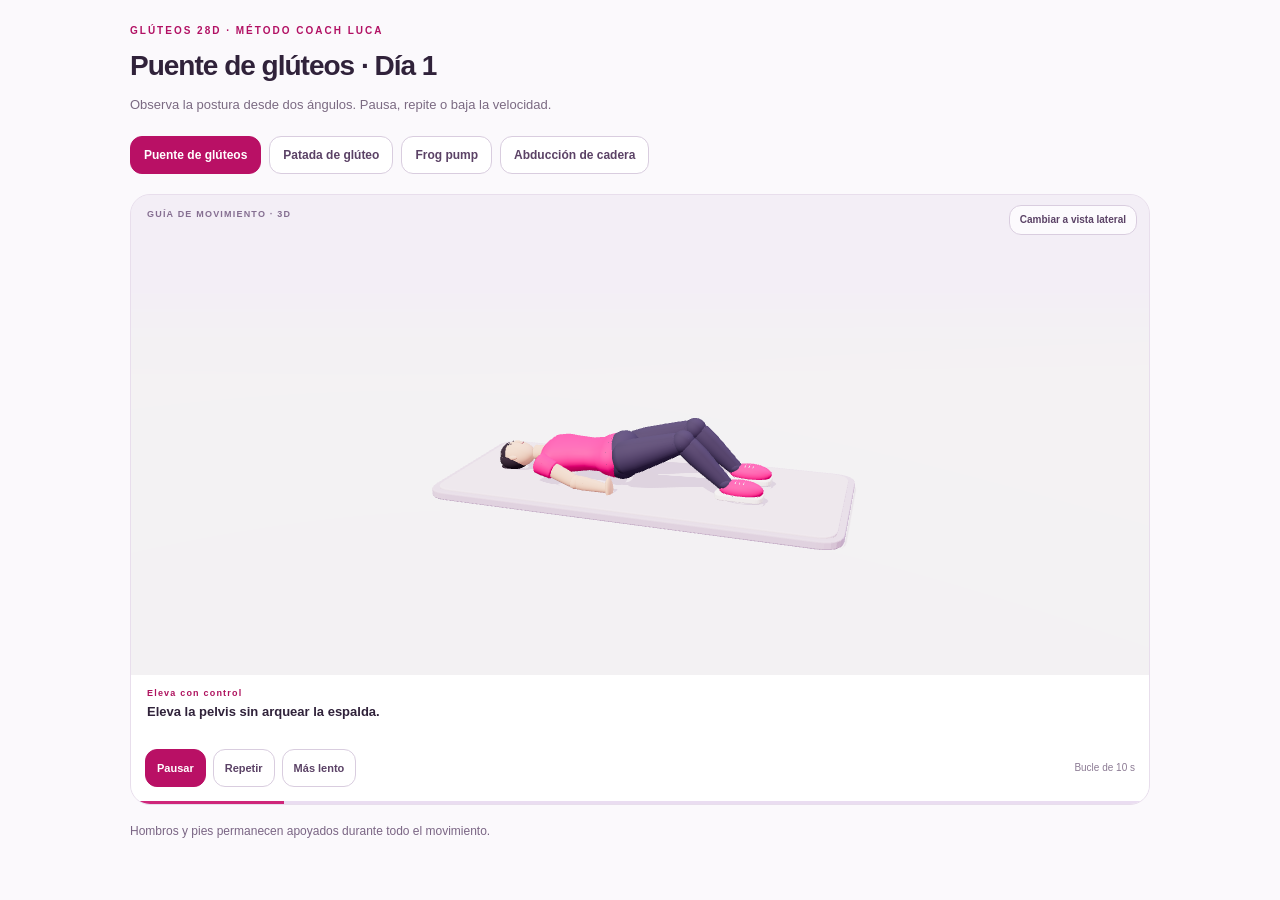
==== demo-3d.html @ 10bcb697 "Add four interactive 3D exercise demonstrations Create a standalone day-one preview with a shaded 3D" ====
<!doctype html><html lang="es"><head><meta charset="utf-8"><meta name="viewport" content="width=device-width,initial-scale=1"><title>Demostraciones 3D · Glúteos 28D</title><style>
*{box-sizing:border-box}body{margin:0;background:#fbf9fc;color:#30223a;font-family:Arial,sans-serif}.player{max-width:1060px;margin:auto;padding:20px}.eyebrow{font-size:10px;letter-spacing:2px;color:#b21164;font-weight:800}h1{font-size:28px;letter-spacing:-1px;margin:12px 0 8px}.sub{font-size:13px;color:#7b6a82;line-height:1.6}.tabs{display:flex;gap:8px;flex-wrap:wrap;margin:20px 0}button{font:600 12px Arial;border:1px solid #d9cddf;color:#5b4266;border-radius:12px;padding:10px 13px;background:white;cursor:pointer;min-height:38px}button[aria-pressed=true],button.primary{background:#b91065;border-color:#b91065;color:white}.frame{position:relative;overflow:hidden;border-radius:20px;border:1px solid #e8deec;background:#f3eef6}.stage{height:min(54vw,480px);min-height:230px;position:relative}.stage canvas{display:block;width:100%;height:100%}.badge{position:absolute;top:14px;left:16px;font-size:9px;font-weight:800;color:#856e91;letter-spacing:1.2px;pointer-events:none}.view{position:absolute;right:12px;top:10px;padding:8px 10px;background:#ffffffb8;font-size:10px;min-height:30px}.cue{padding:13px 16px 8px;min-height:71px;background:#fff}.phase{font-size:9px;letter-spacing:1.2px;font-weight:800;color:#ae125e;margin:0 0 5px}.instruction{font-size:13px;font-weight:600;line-height:1.45;margin:0}.controls{display:flex;gap:7px;align-items:center;padding:3px 14px 14px;background:white}.controls button{padding:8px 11px;font-size:11px;white-space:nowrap}.time{margin-left:auto;font-size:10px;color:#8c7b94;white-space:nowrap}.progress{height:3px;background:#eaddf1}.progress div{height:100%;background:#cf267a;width:0}.note{font-size:12px;color:#7a6584;line-height:1.65;margin:17px 0}.embed .player{padding:0}.embed header,.embed .tabs,.embed .note{display:none}.embed .frame{border:0;border-radius:14px}.embed .stage{height:calc(100dvh - 142px);min-height:140px}.embed .cue{min-height:72px;padding:10px 10px 7px}.embed .controls{padding:0 9px 10px}.embed .controls button{padding:8px;font-size:10px}.embed .time{font-size:9px}button:focus-visible{outline:3px solid #53286b;outline-offset:3px}.error{position:absolute;inset:30% 10%;text-align:center;font-size:14px;line-height:1.5}
</style></head><body><main class="player"><header><span class="eyebrow">GLÚTEOS 28D · MÉTODO COACH LUCA</span><h1 id="title">Demostraciones 3D · Día 1</h1><p class="sub">Observa la postura desde dos ángulos. Pausa, repite o baja la velocidad.</p></header><nav class="tabs" aria-label="Ejercicios del día 1"></nav><div class="frame"><div class="stage" id="stage"><span class="badge">GUÍA DE MOVIMIENTO · 3D</span><button class="view" id="view">Cambiar a vista lateral</button></div><div class="cue"><p class="phase" id="phase">Preparación</p><p class="instruction" id="cue">Cargando demostración 3D…</p></div><div class="controls"><button class="primary" id="play">Pausar</button><button id="repeat">Repetir</button><button id="speed" aria-pressed="false">Más lento</button><span class="time">Bucle de 10 s</span></div><div class="progress"><div id="progress"></div></div></div><p class="note" id="note"></p></main><script type="module" src="./demo-3d.js?v=3d-1"></script></body></html>
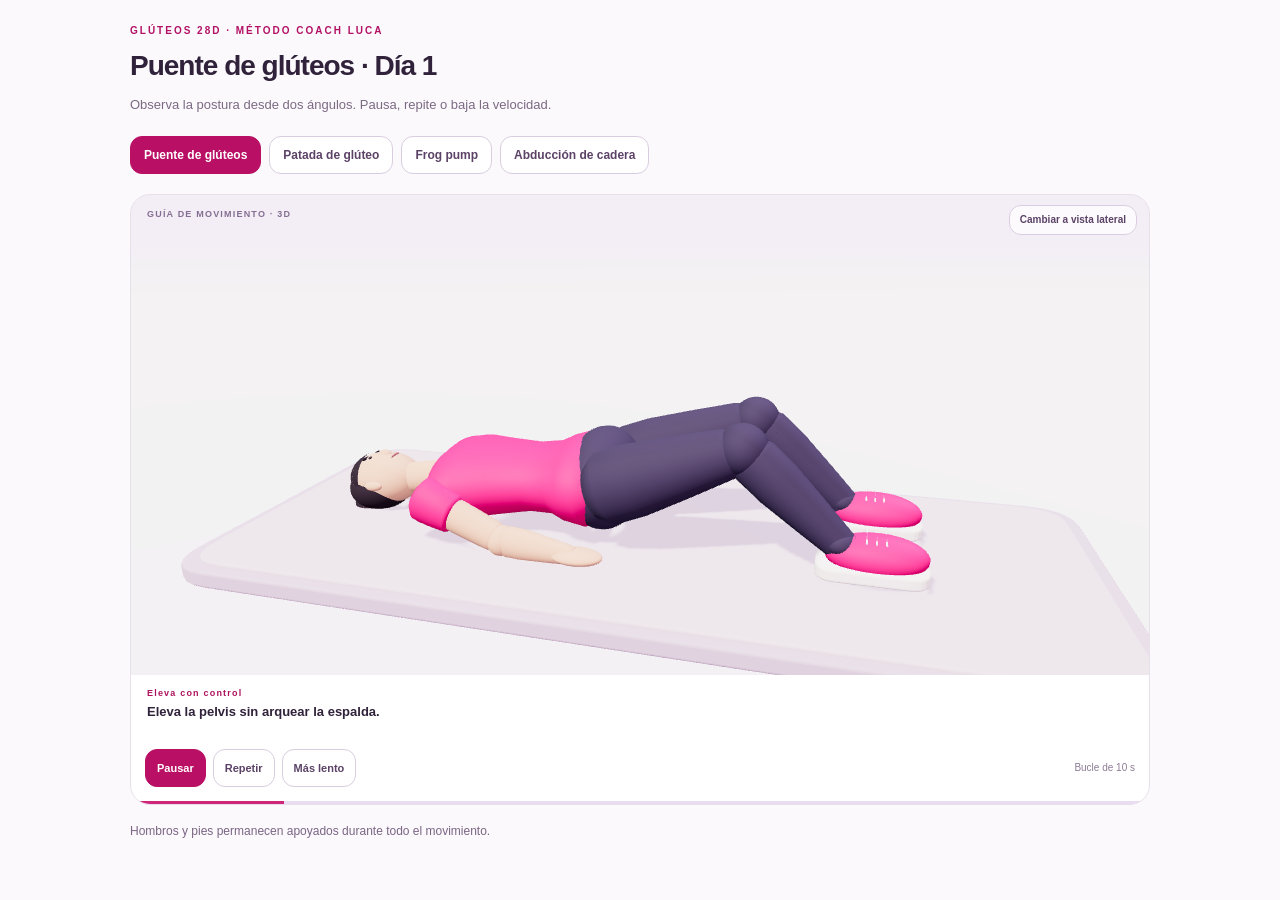
==== commit 11609605: "Replace day-one illustrated guides with interactive 3D animations Use the verified 3D movement guide" ====
--- a/demo-3d.html
+++ b/demo-3d.html
@@ -1,3 +1,3 @@
 <!doctype html><html lang="es"><head><meta charset="utf-8"><meta name="viewport" content="width=device-width,initial-scale=1"><title>Demostraciones 3D · Glúteos 28D</title><style>
 *{box-sizing:border-box}body{margin:0;background:#fbf9fc;color:#30223a;font-family:Arial,sans-serif}.player{max-width:1060px;margin:auto;padding:20px}.eyebrow{font-size:10px;letter-spacing:2px;color:#b21164;font-weight:800}h1{font-size:28px;letter-spacing:-1px;margin:12px 0 8px}.sub{font-size:13px;color:#7b6a82;line-height:1.6}.tabs{display:flex;gap:8px;flex-wrap:wrap;margin:20px 0}button{font:600 12px Arial;border:1px solid #d9cddf;color:#5b4266;border-radius:12px;padding:10px 13px;background:white;cursor:pointer;min-height:38px}button[aria-pressed=true],button.primary{background:#b91065;border-color:#b91065;color:white}.frame{position:relative;overflow:hidden;border-radius:20px;border:1px solid #e8deec;background:#f3eef6}.stage{height:min(54vw,480px);min-height:230px;position:relative}.stage canvas{display:block;width:100%;height:100%}.badge{position:absolute;top:14px;left:16px;font-size:9px;font-weight:800;color:#856e91;letter-spacing:1.2px;pointer-events:none}.view{position:absolute;right:12px;top:10px;padding:8px 10px;background:#ffffffb8;font-size:10px;min-height:30px}.cue{padding:13px 16px 8px;min-height:71px;background:#fff}.phase{font-size:9px;letter-spacing:1.2px;font-weight:800;color:#ae125e;margin:0 0 5px}.instruction{font-size:13px;font-weight:600;line-height:1.45;margin:0}.controls{display:flex;gap:7px;align-items:center;padding:3px 14px 14px;background:white}.controls button{padding:8px 11px;font-size:11px;white-space:nowrap}.time{margin-left:auto;font-size:10px;color:#8c7b94;white-space:nowrap}.progress{height:3px;background:#eaddf1}.progress div{height:100%;background:#cf267a;width:0}.note{font-size:12px;color:#7a6584;line-height:1.65;margin:17px 0}.embed .player{padding:0}.embed header,.embed .tabs,.embed .note{display:none}.embed .frame{border:0;border-radius:14px}.embed .stage{height:calc(100dvh - 142px);min-height:140px}.embed .cue{min-height:72px;padding:10px 10px 7px}.embed .controls{padding:0 9px 10px}.embed .controls button{padding:8px;font-size:10px}.embed .time{font-size:9px}button:focus-visible{outline:3px solid #53286b;outline-offset:3px}.error{position:absolute;inset:30% 10%;text-align:center;font-size:14px;line-height:1.5}
-</style></head><body><main class="player"><header><span class="eyebrow">GLÚTEOS 28D · MÉTODO COACH LUCA</span><h1 id="title">Demostraciones 3D · Día 1</h1><p class="sub">Observa la postura desde dos ángulos. Pausa, repite o baja la velocidad.</p></header><nav class="tabs" aria-label="Ejercicios del día 1"></nav><div class="frame"><div class="stage" id="stage"><span class="badge">GUÍA DE MOVIMIENTO · 3D</span><button class="view" id="view">Cambiar a vista lateral</button></div><div class="cue"><p class="phase" id="phase">Preparación</p><p class="instruction" id="cue">Cargando demostración 3D…</p></div><div class="controls"><button class="primary" id="play">Pausar</button><button id="repeat">Repetir</button><button id="speed" aria-pressed="false">Más lento</button><span class="time">Bucle de 10 s</span></div><div class="progress"><div id="progress"></div></div></div><p class="note" id="note"></p></main><script type="module" src="./demo-3d.js?v=3d-1"></script></body></html>+</style></head><body><main class="player"><header><span class="eyebrow">GLÚTEOS 28D · MÉTODO COACH LUCA</span><h1 id="title">Demostraciones 3D · Día 1</h1><p class="sub">Observa la postura desde dos ángulos. Pausa, repite o baja la velocidad.</p></header><nav class="tabs" aria-label="Ejercicios del día 1"></nav><div class="frame"><div class="stage" id="stage"><span class="badge">GUÍA DE MOVIMIENTO · 3D</span><button class="view" id="view">Cambiar a vista lateral</button></div><div class="cue"><p class="phase" id="phase">Preparación</p><p class="instruction" id="cue">Cargando demostración 3D…</p></div><div class="controls"><button class="primary" id="play">Pausar</button><button id="repeat">Repetir</button><button id="speed" aria-pressed="false">Más lento</button><span class="time">Bucle de 10 s</span></div><div class="progress"><div id="progress"></div></div></div><p class="note" id="note"></p></main><script type="module" src="./demo-3d.js?v=3d-2"></script></body></html>
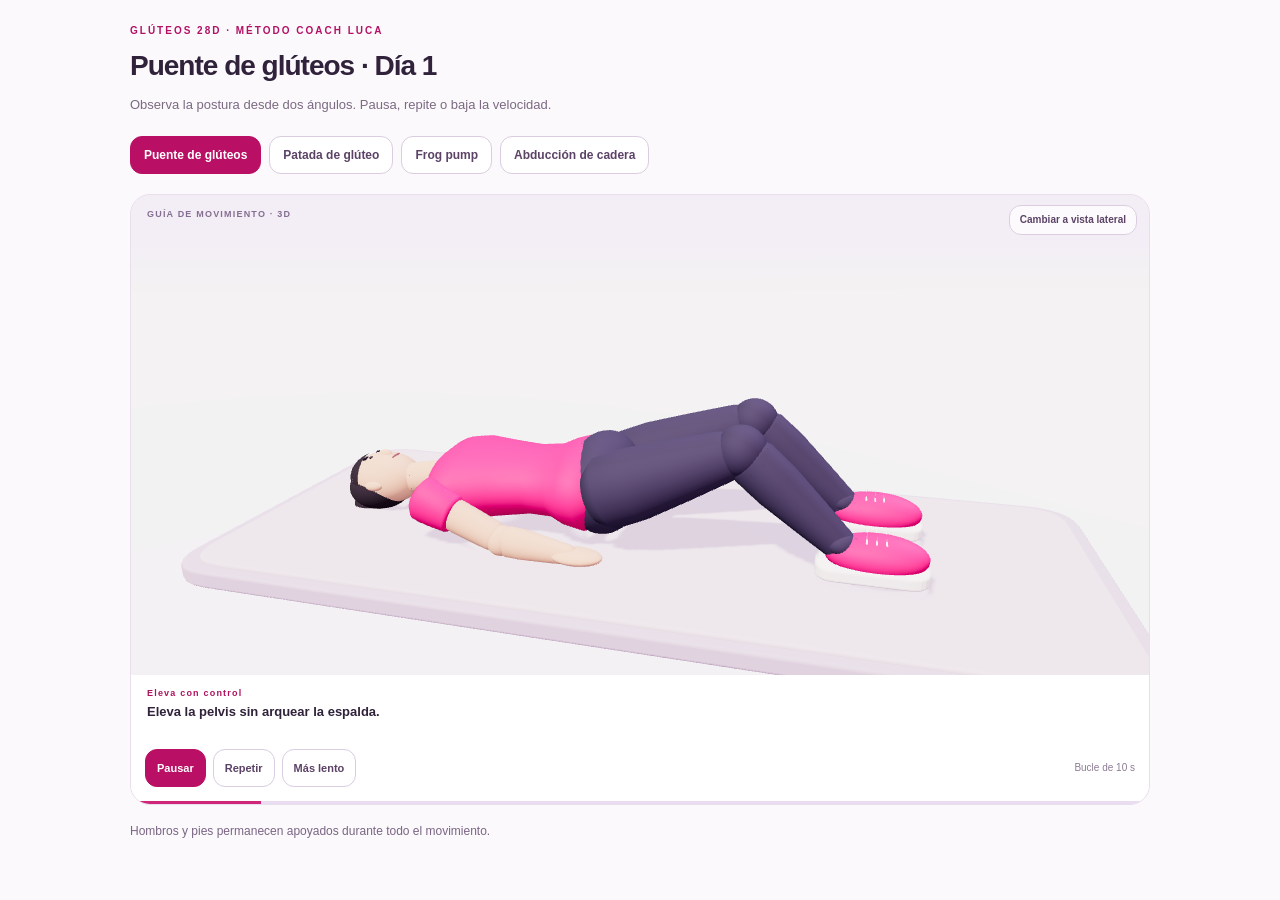
==== commit 081d955c: "Keep raised leg fully framed in 3D donkey-kick views Reserve additional vertical camera space for th" ====
--- a/demo-3d.html
+++ b/demo-3d.html
@@ -1,3 +1,3 @@
 <!doctype html><html lang="es"><head><meta charset="utf-8"><meta name="viewport" content="width=device-width,initial-scale=1"><title>Demostraciones 3D · Glúteos 28D</title><style>
 *{box-sizing:border-box}body{margin:0;background:#fbf9fc;color:#30223a;font-family:Arial,sans-serif}.player{max-width:1060px;margin:auto;padding:20px}.eyebrow{font-size:10px;letter-spacing:2px;color:#b21164;font-weight:800}h1{font-size:28px;letter-spacing:-1px;margin:12px 0 8px}.sub{font-size:13px;color:#7b6a82;line-height:1.6}.tabs{display:flex;gap:8px;flex-wrap:wrap;margin:20px 0}button{font:600 12px Arial;border:1px solid #d9cddf;color:#5b4266;border-radius:12px;padding:10px 13px;background:white;cursor:pointer;min-height:38px}button[aria-pressed=true],button.primary{background:#b91065;border-color:#b91065;color:white}.frame{position:relative;overflow:hidden;border-radius:20px;border:1px solid #e8deec;background:#f3eef6}.stage{height:min(54vw,480px);min-height:230px;position:relative}.stage canvas{display:block;width:100%;height:100%}.badge{position:absolute;top:14px;left:16px;font-size:9px;font-weight:800;color:#856e91;letter-spacing:1.2px;pointer-events:none}.view{position:absolute;right:12px;top:10px;padding:8px 10px;background:#ffffffb8;font-size:10px;min-height:30px}.cue{padding:13px 16px 8px;min-height:71px;background:#fff}.phase{font-size:9px;letter-spacing:1.2px;font-weight:800;color:#ae125e;margin:0 0 5px}.instruction{font-size:13px;font-weight:600;line-height:1.45;margin:0}.controls{display:flex;gap:7px;align-items:center;padding:3px 14px 14px;background:white}.controls button{padding:8px 11px;font-size:11px;white-space:nowrap}.time{margin-left:auto;font-size:10px;color:#8c7b94;white-space:nowrap}.progress{height:3px;background:#eaddf1}.progress div{height:100%;background:#cf267a;width:0}.note{font-size:12px;color:#7a6584;line-height:1.65;margin:17px 0}.embed .player{padding:0}.embed header,.embed .tabs,.embed .note{display:none}.embed .frame{border:0;border-radius:14px}.embed .stage{height:calc(100dvh - 142px);min-height:140px}.embed .cue{min-height:72px;padding:10px 10px 7px}.embed .controls{padding:0 9px 10px}.embed .controls button{padding:8px;font-size:10px}.embed .time{font-size:9px}button:focus-visible{outline:3px solid #53286b;outline-offset:3px}.error{position:absolute;inset:30% 10%;text-align:center;font-size:14px;line-height:1.5}
-</style></head><body><main class="player"><header><span class="eyebrow">GLÚTEOS 28D · MÉTODO COACH LUCA</span><h1 id="title">Demostraciones 3D · Día 1</h1><p class="sub">Observa la postura desde dos ángulos. Pausa, repite o baja la velocidad.</p></header><nav class="tabs" aria-label="Ejercicios del día 1"></nav><div class="frame"><div class="stage" id="stage"><span class="badge">GUÍA DE MOVIMIENTO · 3D</span><button class="view" id="view">Cambiar a vista lateral</button></div><div class="cue"><p class="phase" id="phase">Preparación</p><p class="instruction" id="cue">Cargando demostración 3D…</p></div><div class="controls"><button class="primary" id="play">Pausar</button><button id="repeat">Repetir</button><button id="speed" aria-pressed="false">Más lento</button><span class="time">Bucle de 10 s</span></div><div class="progress"><div id="progress"></div></div></div><p class="note" id="note"></p></main><script type="module" src="./demo-3d.js?v=3d-2"></script></body></html>+</style></head><body><main class="player"><header><span class="eyebrow">GLÚTEOS 28D · MÉTODO COACH LUCA</span><h1 id="title">Demostraciones 3D · Día 1</h1><p class="sub">Observa la postura desde dos ángulos. Pausa, repite o baja la velocidad.</p></header><nav class="tabs" aria-label="Ejercicios del día 1"></nav><div class="frame"><div class="stage" id="stage"><span class="badge">GUÍA DE MOVIMIENTO · 3D</span><button class="view" id="view">Cambiar a vista lateral</button></div><div class="cue"><p class="phase" id="phase">Preparación</p><p class="instruction" id="cue">Cargando demostración 3D…</p></div><div class="controls"><button class="primary" id="play">Pausar</button><button id="repeat">Repetir</button><button id="speed" aria-pressed="false">Más lento</button><span class="time">Bucle de 10 s</span></div><div class="progress"><div id="progress"></div></div></div><p class="note" id="note"></p></main><script type="module" src="./demo-3d.js?v=3d-3"></script></body></html>
